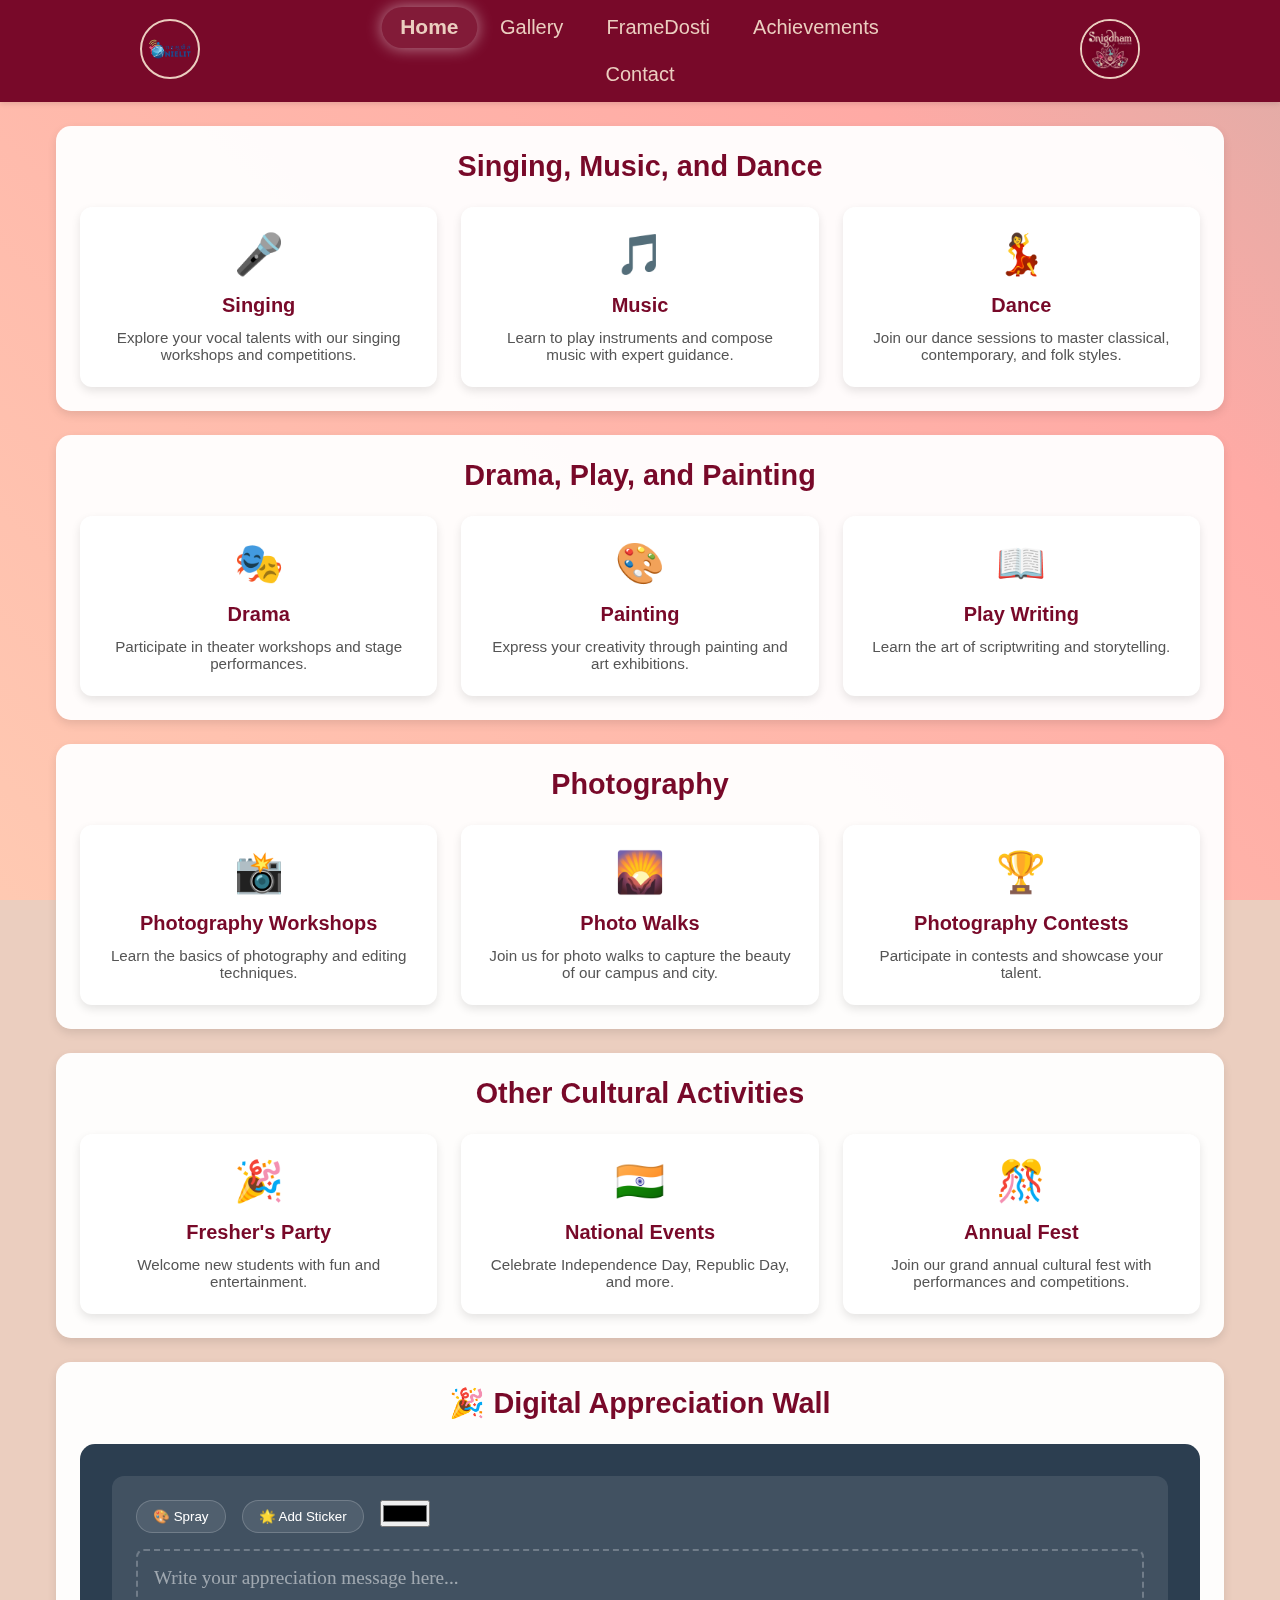
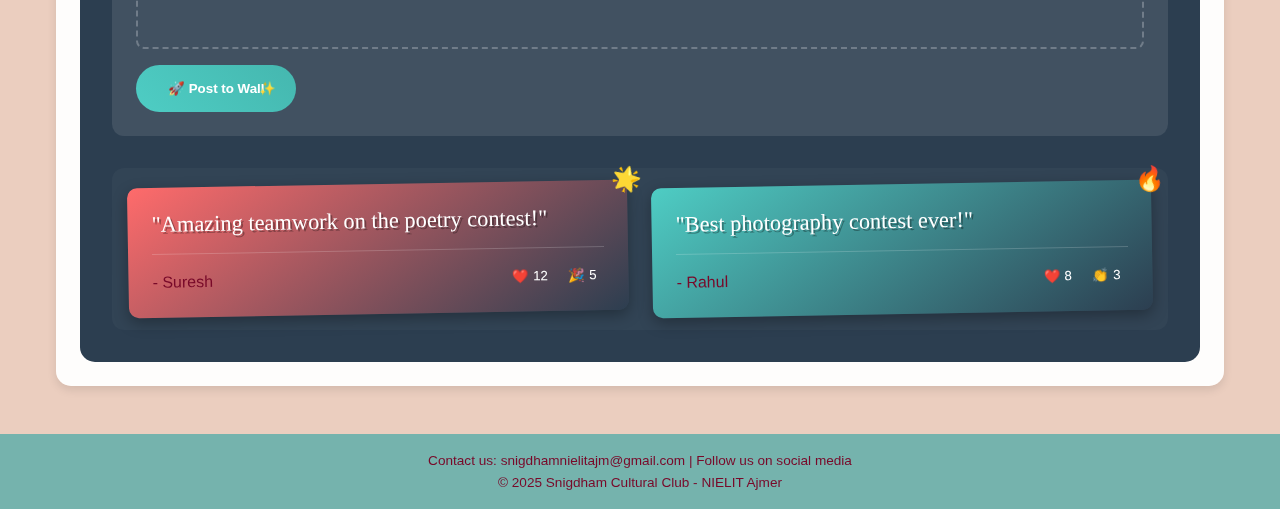
==== index.html @ 80228365 "new" ====
<!DOCTYPE html>
<html lang="en">
<head>
    <meta charset="UTF-8">
    <meta name="viewport" content="width=device-width, initial-scale=1.0">
    <title>Snigdham Cultural Club - NIELIT Ajmer</title>
    <link rel="stylesheet" href="style.css">
</head>
<body>
    <header>
        <!-- College Logo on the Left -->
        <div class="college-logo">
            <img src="Picsart_25-02-25_23-54-40-052.png" alt="NIELIT Ajmer Logo" class="logo-img">
        </div>
    
        <!-- Navigation in the Middle -->
        <nav>
            <a href="index.html" class="active">Home</a>
            <a href="gallery.html">Gallery</a>
            <a href="framedosti.html">FrameDosti</a>
            <a href="achievements.html">Achievements</a>
            <a href="contact.html">Contact</a>
        </nav>
    
        <!-- Club Logo on the Right -->
        <div class="club-logo">
            <img src="snig.jpeg" alt="Snigdham Cultural Club Logo" class="logo-img">
        </div>
    </header>

    <div class="container">
        <!-- Section 1: Singing, Music, and Dance -->
        <section class="section">
            <h2>Singing, Music, and Dance</h2>
            <div class="activity-grid">
                <div class="activity-card">
                    <div class="activity-icon">🎤</div>
                    <h3>Singing</h3>
                    <p>Explore your vocal talents with our singing workshops and competitions.</p>
                </div>
                <div class="activity-card">
                    <div class="activity-icon">🎵</div>
                    <h3>Music</h3>
                    <p>Learn to play instruments and compose music with expert guidance.</p>
                </div>
                <div class="activity-card">
                    <div class="activity-icon">💃</div>
                    <h3>Dance</h3>
                    <p>Join our dance sessions to master classical, contemporary, and folk styles.</p>
                </div>
            </div>
        </section>

        <!-- Section 2: Drama, Play, and Painting -->
        <section class="section">
            <h2>Drama, Play, and Painting</h2>
            <div class="activity-grid">
                <div class="activity-card">
                    <div class="activity-icon">🎭</div>
                    <h3>Drama</h3>
                    <p>Participate in theater workshops and stage performances.</p>
                </div>
                <div class="activity-card">
                    <div class="activity-icon">🎨</div>
                    <h3>Painting</h3>
                    <p>Express your creativity through painting and art exhibitions.</p>
                </div>
                <div class="activity-card">
                    <div class="activity-icon">📖</div>
                    <h3>Play Writing</h3>
                    <p>Learn the art of scriptwriting and storytelling.</p>
                </div>
            </div>
        </section>

        <!-- Section 3: Photography -->
        <section class="section">
            <h2>Photography</h2>
            <div class="activity-grid">
                <div class="activity-card">
                    <div class="activity-icon">📸</div>
                    <h3>Photography Workshops</h3>
                    <p>Learn the basics of photography and editing techniques.</p>
                </div>
                <div class="activity-card">
                    <div class="activity-icon">🌄</div>
                    <h3>Photo Walks</h3>
                    <p>Join us for photo walks to capture the beauty of our campus and city.</p>
                </div>
                <div class="activity-card">
                    <div class="activity-icon">🏆</div>
                    <h3>Photography Contests</h3>
                    <p>Participate in contests and showcase your talent.</p>
                </div>
            </div>
        </section>

        <!-- Section 4: Other Cultural Activities -->
        <section class="section">
            <h2>Other Cultural Activities</h2>
            <div class="activity-grid">
                <div class="activity-card">
                    <div class="activity-icon">🎉</div>
                    <h3>Fresher's Party</h3>
                    <p>Welcome new students with fun and entertainment.</p>
                </div>
                <div class="activity-card">
                    <div class="activity-icon">🇮🇳</div>
                    <h3>National Events</h3>
                    <p>Celebrate Independence Day, Republic Day, and more.</p>
                </div>
                <div class="activity-card">
                    <div class="activity-icon">🎊</div>
                    <h3>Annual Fest</h3>
                    <p>Join our grand annual cultural fest with performances and competitions.</p>
                </div>
            </div>
        </section>

        <!-- Interactive Shout-Out Wall -->
<section class="section">
    <h2 class="section-title">🎉 Digital Appreciation Wall</h2>
    
    <div class="graffiti-container">
        <!-- New Message Canvas -->
        <div class="graffiti-editor">
            <div class="canvas-header">
                <div class="toolbar">
                    <button class="tool-btn" data-tool="spray">🎨 Spray</button>
                    <button class="tool-btn" data-tool="sticker">🌟 Add Sticker</button>
                    <input type="color" class="color-picker">
                </div>
            </div>
            <div class="drawing-canvas" contenteditable="true" 
                 placeholder="Write your appreciation message here..."></div>
            <button class="submit-btn graffiti-btn">
                🚀 Post to Wall
                <span class="sparkle">✨</span>
            </button>
        </div>

        <!-- Live Shout-Out Feed -->
        <div class="graffiti-wall">
            <div class="graffiti-message" style="--color: #ff6b6b">
                <div class="message-content">
                    <span class="spray-effect">"Amazing teamwork on the poetry contest!"</span>
                    <div class="message-footer">
                        <span class="author">- Suresh</span>
                        <div class="reactions">
                            <button class="react-btn">❤️ 12</button>
                            <button class="react-btn">🎉 5</button>
                        </div>
                    </div>
                    <div class="sticker">🌟</div>
                </div>
            </div>

            <div class="graffiti-message" style="--color: #4ecdc4">
                <div class="message-content">
                    <span class="spray-effect">"Best photography contest ever!"</span>
                    <div class="message-footer">
                        <span class="author">- Rahul</span>
                        <div class="reactions">
                            <button class="react-btn">❤️ 8</button>
                            <button class="react-btn">👏 3</button>
                        </div>
                    </div>
                    <div class="sticker">🔥</div>
                </div>
            </div>
        </div>
    </div>

    <!-- Real-Time Update Notification -->
    <div class="update-alert">
        🆕 New appreciation posted! Keep them coming!
    </div>
</section>

<style>
/* Graffiti Wall Styles */
.graffiti-container {
    background: #2c3e50;
    border-radius: 15px;
    padding: 2rem;
    position: relative;
    overflow: hidden;
}

.graffiti-editor {
    background: rgba(255, 255, 255, 0.1);
    border-radius: 12px;
    padding: 1.5rem;
    margin-bottom: 2rem;
    backdrop-filter: blur(5px);
}

.drawing-canvas {
    min-height: 100px;
    border: 2px dashed #ffffff40;
    border-radius: 8px;
    padding: 1rem;
    margin: 1rem 0;
    color: white;
    font-family: 'Comic Neue', cursive;
    font-size: 1.2rem;
    transition: all 0.3s ease;
}

.drawing-canvas:focus {
    border-color: #4ecdc4;
    background: rgba(0, 0, 0, 0.2);
}

.drawing-canvas:empty:before {
    content: attr(placeholder);
    color: #ffffff80;
    display: block;
}

.toolbar {
    display: flex;
    gap: 1rem;
    margin-bottom: 1rem;
}

.tool-btn {
    background: #ffffff15;
    border: 1px solid #ffffff30;
    color: white;
    padding: 0.5rem 1rem;
    border-radius: 25px;
    cursor: pointer;
    transition: all 0.3s ease;
}

.tool-btn:hover {
    background: #4ecdc4;
    transform: translateY(-2px);
}

.graffiti-wall {
    display: grid;
    grid-template-columns: repeat(auto-fit, minmax(300px, 1fr));
    gap: 1.5rem;
    padding: 1rem;
    background: #ffffff08;
    border-radius: 12px;
}

.graffiti-message {
    background: linear-gradient(145deg, var(--color), #2c3e50);
    padding: 1.5rem;
    border-radius: 10px;
    position: relative;
    transform: rotate(-1deg);
    animation: float 3s ease-in-out infinite;
    box-shadow: 0 5px 15px rgba(0, 0, 0, 0.3);
}

@keyframes float {
    0%, 100% { transform: translateY(0) rotate(-1deg); }
    50% { transform: translateY(-5px) rotate(1deg); }
}

.spray-effect {
    font-family: 'Permanent Marker', cursive;
    font-size: 1.4rem;
    color: white;
    text-shadow: 2px 2px 0 #00000050;
}

.message-footer {
    display: flex;
    justify-content: space-between;
    align-items: center;
    margin-top: 1rem;
    padding-top: 1rem;
    border-top: 1px solid #ffffff30;
}

.react-btn {
    background: none;
    border: none;
    color: white;
    padding: 0.25rem 0.5rem;
    cursor: pointer;
    transition: all 0.3s ease;
}

.react-btn:hover {
    transform: scale(1.1);
}

.sticker {
    position: absolute;
    top: -15px;
    right: -15px;
    font-size: 1.5rem;
    transform: rotate(15deg);
}

.update-alert {
    position: fixed;
    bottom: 20px;
    right: 20px;
    background: #4ecdc4;
    color: white;
    padding: 1rem 2rem;
    border-radius: 25px;
    animation: slideIn 0.5s ease-out;
    display: none;
}

@keyframes slideIn {
    from { transform: translateX(100%); }
    to { transform: translateX(0); }
}

.graffiti-btn {
    background: linear-gradient(45deg, #4ecdc4, #45b7af);
    border: none;
    padding: 1rem 2rem;
    color: white;
    border-radius: 30px;
    font-weight: bold;
    cursor: pointer;
    position: relative;
    overflow: hidden;
    transition: all 0.3s ease;
}

.graffiti-btn:hover .sparkle {
    transform: translateY(-40px) rotate(360deg);
    opacity: 0;
}

.sparkle {
    position: absolute;
    right: 20px;
    transition: all 0.5s ease;
}

/* Mobile Optimization */
@media (max-width: 768px) {
    .graffiti-container {
        padding: 1rem;
        border-radius: 12px;
    }

    .graffiti-editor {
        padding: 1rem;
        margin-bottom: 1.5rem;
    }

    .toolbar {
        flex-direction: column;
        gap: 0.75rem;
    }

    .tool-btn {
        width: 100%;
        padding: 0.75rem;
        font-size: 1rem;
    }

    .drawing-canvas {
        min-height: 80px;
        font-size: 1rem;
        padding: 0.75rem;
    }

    .graffiti-wall {
        grid-template-columns: 1fr;
        gap: 1rem;
        padding: 0.5rem;
    }

    .graffiti-message {
        padding: 1rem;
        transform: rotate(0deg);
        animation: float-mobile 3s ease-in-out infinite;
    }

    @keyframes float-mobile {
        0%, 100% { transform: translateY(0); }
        50% { transform: translateY(-3px); }
    }

    .spray-effect {
        font-size: 1.2rem;
    }

    .message-footer {
        flex-direction: column;
        gap: 0.5rem;
        text-align: center;
    }

    .sticker {
        font-size: 1.2rem;
        top: -10px;
        right: -10px;
    }

    .graffiti-btn {
        width: 100%;
        padding: 1rem;
        font-size: 0.9rem;
    }

    .update-alert {
        width: calc(100% - 2rem);
        left: 1rem;
        right: auto;
        bottom: 10px;
        text-align: center;
        padding: 0.75rem;
        font-size: 0.9rem;
    }
}

@media (max-width: 480px) {
    .drawing-canvas::before {
        content: attr(placeholder);
        color: #ffffff80;
        pointer-events: none;
        position: absolute;
    }

    .graffiti-message {
        padding: 0.75rem;
    }

    .spray-effect {
        font-size: 1.1rem;
    }

    .react-btn {
        padding: 0.2rem 0.4rem;
        font-size: 0.9rem;
    }
}
</style>


<script>
document.addEventListener('DOMContentLoaded', () => {
    const postBtn = document.querySelector('.graffiti-btn');
    const canvas = document.querySelector('.drawing-canvas');
    const alert = document.querySelector('.update-alert');

    postBtn.addEventListener('click', () => {
        if (canvas.textContent.trim()) {
            // Create new message element
            const newMessage = document.createElement('div');
            newMessage.className = 'graffiti-message';
            newMessage.style = `--color: hsl(${Math.random() * 360}, 70%, 60%)`;
            newMessage.innerHTML = `
                <div class="message-content">
                    <span class="spray-effect">${canvas.innerHTML}</span>
                    <div class="message-footer">
                        <span class="author">- Anonymous</span>
                        <div class="reactions">
                            <button class="react-btn">❤️ 0</button>
                        </div>
                    </div>
                    <div class="sticker">${getRandomSticker()}</div>
                </div>
            `;
            
            document.querySelector('.graffiti-wall').prepend(newMessage);
            
            // Show alert
            alert.style.display = 'block';
            setTimeout(() => alert.style.display = 'none', 3000);
            
            // Clear canvas
            canvas.innerHTML = '';
        }
    });

    // Add reaction functionality
    document.addEventListener('click', (e) => {
        if (e.target.classList.contains('react-btn')) {
            const countSpan = e.target.querySelector('span') || e.target;
            const currentCount = parseInt(countSpan.textContent) || 0;
            countSpan.textContent = `${currentCount + 1}`;
        }
    });

    function getRandomSticker() {
        const stickers = ['🌟', '🎉', '🔥', '💯', '✨', '🎨', '👏'];
        return stickers[Math.floor(Math.random() * stickers.length)];
    }
});
</script>
    </div>
    
        <div class="animated-bg"></div> <!-- For Option 1 -->
        <!-- OR -->
        
            <!-- Your existing content -->
        </div>
   

    <footer>
        <p>Contact us: snigdhamnielitajm@gmail.com | Follow us on social media</p>
        <p>© 2025 Snigdham Cultural Club - NIELIT Ajmer</p>
    </footer>
---- style.css ----
/* General Styles */
:root {
    --primary-bg: #EBCEBF;
    --primary-text: #780929;
    --secondary-bg: #FAFDEA;
    --secondary-text: #162C41;
    --accent-1: #75B3AD;
    --accent-2: #3E95A6;
}

* {
    margin: 0;
    padding: 0;
    box-sizing: border-box;
    font-family: 'Arial', sans-serif;
    transition: all 0.3s ease;
}

body {
    background-color: var(--primary-bg);
    color: var(--primary-text);
    min-height: 100vh;
    display: flex;
    flex-direction: column;
}

/* FrameDosti Theme (No Color Changes) */
body.framedosti {
    background-color: var(--secondary-bg);
    color: var(--secondary-text);
}

/* Header Styles */
header {
    display: flex;
    justify-content: space-between;
    align-items: center;
    padding: 0.5rem 1rem;
    background-color: var(--primary-text); /* Default header color */
    color: var(--primary-bg);
    min-height: 60px; /* Reduced height */
    box-shadow: 0 2px 5px rgba(0, 0, 0, 0.1);
}

/* FrameDosti Header Color (No Changes) */
body.framedosti header {
    background-color: var(--secondary-text); /* Keep FrameDosti header color */
    color: var(--secondary-bg);
}

.college-logo,
.club-logo {
    flex: 1;
    text-align: center;
}

.logo-img {
    width: 60px; /* Reduced logo size */
    height: 60px;
    border-radius: 50%;
    object-fit: cover;
    border: 2px solid var(--primary-bg);
    transition: transform 0.3s ease;
}

.logo-img:hover {
    transform: scale(1.1);
}

/* Navigation Styles */
nav {
    flex: 2;
    display: flex;
    justify-content: center;
    gap: 0.5rem;
    flex-wrap: wrap;
    padding: 0 0.5rem;
}

nav a {
    position: relative;
    overflow: hidden;
}

nav a::after {
    content: "";
    position: absolute;
    left: 50%;
    bottom: 0;
    width: 0;
    height: 3px;
    background: var(--primary-bg);
    transition: width 0.3s ease, left 0.3s ease;
}

nav a:hover::after {
    width: 100%;
    left: 0;
}

nav a {
    color: var(--primary-bg);
    text-decoration: none;
    padding: 0.5rem 1.1rem;
    border-radius: 25px;
    font-size: 1.25rem;
    white-space: nowrap;
    transition: background-color 0.3s ease;
}

nav a:hover {
    background-color: rgba(255, 255, 255, 0.1);
}

nav a.active {
    background-color: rgba(255, 255, 255, 0.349);
    font-weight: bold;
}

/* FrameDosti Navigation Color (No Changes) */
body.framedosti nav a {
    color: var(--secondary-bg);
}

nav a.active {
    background-color: rgba(255, 255, 255, 0.075); /* Light transparent background */
    color: var(--primary-bg);
    font-weight: bold;
    border-radius: 25px;
    box-shadow: 0 0 15px rgba(255, 255, 255, 0.5); /* Initial glow */
    transform: scale(1.05);
    transition: background-color 0.3s ease, box-shadow 0.3s ease, transform 0.3s ease;
    animation: glowEffect 1.5s infinite alternate ease-in-out;
}


/* Mobile Header Adjustments */
@media (max-width: 768px) {
    header {
        width: 100%;
    max-width: 100vw; /* Ensure full viewport width */
    overflow: hidden;
        flex-direction: row;
        flex-wrap: wrap;
        padding: 0.5rem;
        min-height: 50px; /* Smaller mobile height */
    }

    .college-logo,
    .club-logo {
        flex: 0 1 auto;
    }

    .logo-img {
        width: 40px; /* Smaller mobile logos */
        height: 40px;
    }

    nav {
        order: 3;
        flex: 1 1 100%;
        padding: 0.5rem 0;
        gap: 0.3rem;
    }

    nav a {
        font-size: 1.0rem;
        padding: 0.25rem 0.5rem;
    }
}

/* Footer Styles */
footer {
    background: var(--accent-1);
    color: var(--primary-text);
    text-align: center;
    padding: 0.8rem 1rem; /* Reduced padding */
    margin-top: auto;
    font-size: 0.85rem;
}

body.framedosti footer {
    background: var(--accent-2);
    color: var(--secondary-text);
}

footer p {
    margin: 0.3rem 0;
    line-height: 1.3;
}

@media (max-width: 480px) {
    footer {
        padding: 0.6rem;
        font-size: 0.75rem;
    }
}

/* Main Content Styles */
.container {
    flex: 1;
    max-width: 1200px;
    margin: 1.5rem auto;
    padding: 0 1rem;
    width: 100%; /* Added for full-width foundation */
}

.section {
    background: rgba(255, 255, 255, 0.95);
    padding: 1.5rem;
    margin-bottom: 1.5rem;
    border-radius: 15px;
    box-shadow: 0 4px 10px rgba(0, 0, 0, 0.1);
}

.section h2 {
    font-size: 1.8rem;
    margin-bottom: 1.5rem;
    color: var(--primary-text);
    text-align: center;
}

/* Activity Grid */
.activity-grid {
    display: grid;
    grid-template-columns: repeat(auto-fit, minmax(250px, 1fr));
    gap: 1.5rem;
    margin-top: 1rem;
}

.activity-card {
    background: white;
    padding: 1.5rem;
    border-radius: 12px;
    text-align: center;
    box-shadow: 0 4px 10px rgba(0, 0, 0, 0.1);
    transition: transform 0.3s ease, box-shadow 0.3s ease;
}

.activity-card:hover {
    transform: translateY(-5px);
    box-shadow: 0 6px 15px rgba(0, 0, 0, 0.15);
}

.activity-icon {
    font-size: 2.5rem;
    margin-bottom: 1rem;
    color: var(--accent-2);
}

.activity-card h3 {
    font-size: 1.25rem;
    margin-bottom: 0.75rem;
    color: var(--primary-text);
}

.activity-card p {
    font-size: 0.95rem;
    color: #555;
}

/* Gallery Grid */
.gallery-grid {
    display: grid;
    grid-template-columns: repeat(auto-fit, minmax(250px, 1fr));
    gap: 1.5rem;
    margin-top: 1rem;
}

.gallery-item {
    background: white;
    padding: 1.5rem;
    border-radius: 12px;
    text-align: center;
    box-shadow: 0 4px 10px rgba(0, 0, 0, 0.1);
    transition: transform 0.3s ease, box-shadow 0.3s ease;
}

.gallery-item:hover {
    transform: translateY(-5px);
    box-shadow: 0 6px 15px rgba(0, 0, 0, 0.15);
}

.gallery-item img {
    width: 100%;
    height: 200px;
    object-fit: cover;
    border-radius: 8px;
    margin-bottom: 1rem;
}

/* Buttons */
.btn {
    background: var(--primary-text);
    color: var(--primary-bg);
    padding: 0.8rem 1.5rem;
    border-radius: 30px;
    border: none;
    cursor: pointer;
    text-transform: uppercase;
    letter-spacing: 1px;
    transition: transform 0.3s ease;
}

.btn:hover {
    transform: scale(1.05);
    box-shadow: 0 4px 15px rgba(0, 0, 0, 0.2);
}

/* Gradient Animation for FrameDosti Page */
.animated-bg {
    position: fixed;
    top: 0;
    left: 0;
    width: 100%;
    height: 100%;
    z-index: -1;
    background: linear-gradient(
        45deg,
        #EBCEBF,
        #FFD3B6,
        #FFAAA5,
        #75B3AD,
        #3E95A6
    );
    background-size: 400% 400%;
    animation: gradientFlow 15s ease infinite;
}

@keyframes gradientFlow {
    0% { background-position: 0% 50%; }
    50% { background-position: 100% 50%; }
    100% { background-position: 0% 50%; }
}

/* Responsive Adjustments */
@media (max-width: 768px) {
    .container {
        padding: 0 1rem;
    }

    .section {
        padding: 1rem;
    }

    .activity-grid,
    .gallery-grid {
        gap: 1rem;
    }

    .activity-card,
    .gallery-item {
        padding: 1rem;
    }
}

@media (max-width: 480px) {
    .section h2 {
        font-size: 1.5rem;
    }

    .activity-card h3,
    .gallery-item h3 {
        font-size: 1.1rem;
    }

    .activity-card p,
    .gallery-item p {
        font-size: 0.85rem;
    }
}
/* Contact Section */
.contact-section {
    width: 100%;
    max-width: 1200px; /* Match container width */
    margin: 0 auto; /* Center align */
    padding: 2rem 1rem;
    margin-top: 3rem;
    padding: 2rem;
    background: rgba(255, 255, 255, 0.95);
    border-radius: 15px;
}

.contact-wrapper {
     grid-template-columns: 1fr;
    max-width: 800px; /* Constrain form width */
    margin: 0 auto; /* Center align */
    display: grid;
    grid-template-columns: 1fr 1fr;
    gap: 3rem;
    margin-top: 1.5rem;
}

.contact-info {
    padding-right: 2rem;
}

.social-links {
    display: flex;
    flex-direction: column;
    gap: 1rem;
    margin-top: 2rem;
}

.social-icon {
    color: var(--primary-text);
    text-decoration: none;
    display: flex;
    align-items: center;
    gap: 0.5rem;
    transition: transform 0.3s ease;
}

.social-icon:hover {
    transform: translateX(10px);
}

/* Responsive Design */
@media (max-width: 768px) {
    .contact-wrapper {
        grid-template-columns: 1fr;
    }
    
    .coordinator-profile {
        padding: 1.5rem;
    }
    
    .coordinator-photo {
        width: 150px;
        height: 150px;
    }
}

@media (max-width: 480px) {
    .coordinators-container {
        gap: 1.5rem;
    }
    
    .coordinator-profile {
        padding: 1rem;
    }
}
/* Coordinators Section */
.coordinators-container {
    display: flex;
    flex-direction: column;
    gap: 2rem;
    margin: 2rem 0;
}

.coordinator-profile {
    display: flex;
    flex-direction: column;
    align-items: center;
    text-align: center;
    padding: 2rem;
    background: rgba(255, 255, 255, 0.95);
    border-radius: 15px;
    box-shadow: 0 4px 15px rgba(0,0,0,0.1);
}

.coordinator-photo {
    width: 200px;
    height: 200px;
    border-radius: 50%;
    overflow: hidden;
    margin-bottom: 1.5rem;
    border: 4px solid var(--primary-text);
}

.coordinator-photo img {
    width: 100%;
    height: 100%;
    object-fit: cover;
}

.coordinator-details h3 {
    color: var(--primary-text);
    margin-bottom: 0.5rem;
}

.role {
    color: #666;
    font-weight: 600;
    margin-bottom: 1rem;
}

.bio {
    color: #444;
    line-height: 1.6;
    max-width: 600px;
}

/* Contact Section */
.contact-section {
    margin-top: 3rem;
    padding: 2rem;
    background: rgba(255, 255, 255, 0.95);
    border-radius: 15px;
}

.contact-wrapper {
    display: grid;
    grid-template-columns: 1fr 1fr;
    gap: 3rem;
    margin-top: 1.5rem;
}

.contact-info {
    padding-right: 2rem;
}

.social-links {
    display: flex;
    flex-direction: column;
    gap: 1rem;
    margin-top: 2rem;
}

.social-icon {
    color: var(--primary-text);
    text-decoration: none;
    display: flex;
    align-items: center;
    gap: 0.5rem;
    transition: transform 0.3s ease;
}

.social-icon:hover {
    transform: translateX(10px);
}

/* Responsive Design */
@media (max-width: 768px) {
    .contact-wrapper {
        grid-template-columns: 1fr;
    }
    
    .coordinator-profile {
        padding: 1.5rem;
    }
    
    .coordinator-photo {
        width: 150px;
        height: 150px;
    }
}

@media (max-width: 480px) {
    .coordinators-container {
        gap: 1.5rem;
    }
    
    .coordinator-profile {
        padding: 1rem;
    }
}
/* Achievements Section */
.achievements-section {
    padding: 2rem 0;
}

.achievement-grid {
    display: grid;
    grid-template-columns: repeat(auto-fit, minmax(300px, 1fr));
    gap: 1.5rem;
    margin-top: 1.5rem;
}

.achievement-card {
    background: white;
    padding: 1.5rem;
    border-radius: 12px;
    text-align: center;
    box-shadow: 0 4px 10px rgba(0, 0, 0, 0.1);
    transition: transform 0.3s ease, box-shadow 0.3s ease;
}

.achievement-card:hover {
    transform: translateY(-5px);
    box-shadow: 0 6px 15px rgba(0, 0, 0, 0.15);
}

.achievement-icon {
    width: 80px;
    height: 80px;
    margin: 0 auto 1rem;
    display: flex;
    align-items: center;
    justify-content: center;
    background: var(--primary-bg);
    border-radius: 50%;
    font-size: 2rem;
    color: var(--primary-text);
}

.achievement-card h3 {
    font-size: 1.25rem;
    margin-bottom: 0.75rem;
    color: var(--primary-text);
}

.achievement-card p {
    font-size: 0.95rem;
    color: #555;
    margin-bottom: 1rem;
}

.achievement-badge {
    display: inline-block;
    padding: 0.5rem 1rem;
    border-radius: 20px;
    font-size: 0.9rem;
    font-weight: 500;
    text-transform: uppercase;
}

.badge-gold { background: #FFD700; color: #000; }
.badge-silver { background: #C0C0C0; color: #000; }
.badge-bronze { background: #CD7F32; color: #fff; }

/* Buttons */
.btn {
    background: var(--primary-text);
    color: var(--primary-bg);
    padding: 0.8rem 2rem;
    border-radius: 30px;
    border: none;
    cursor: pointer;
    text-transform: uppercase;
    letter-spacing: 1px;
}
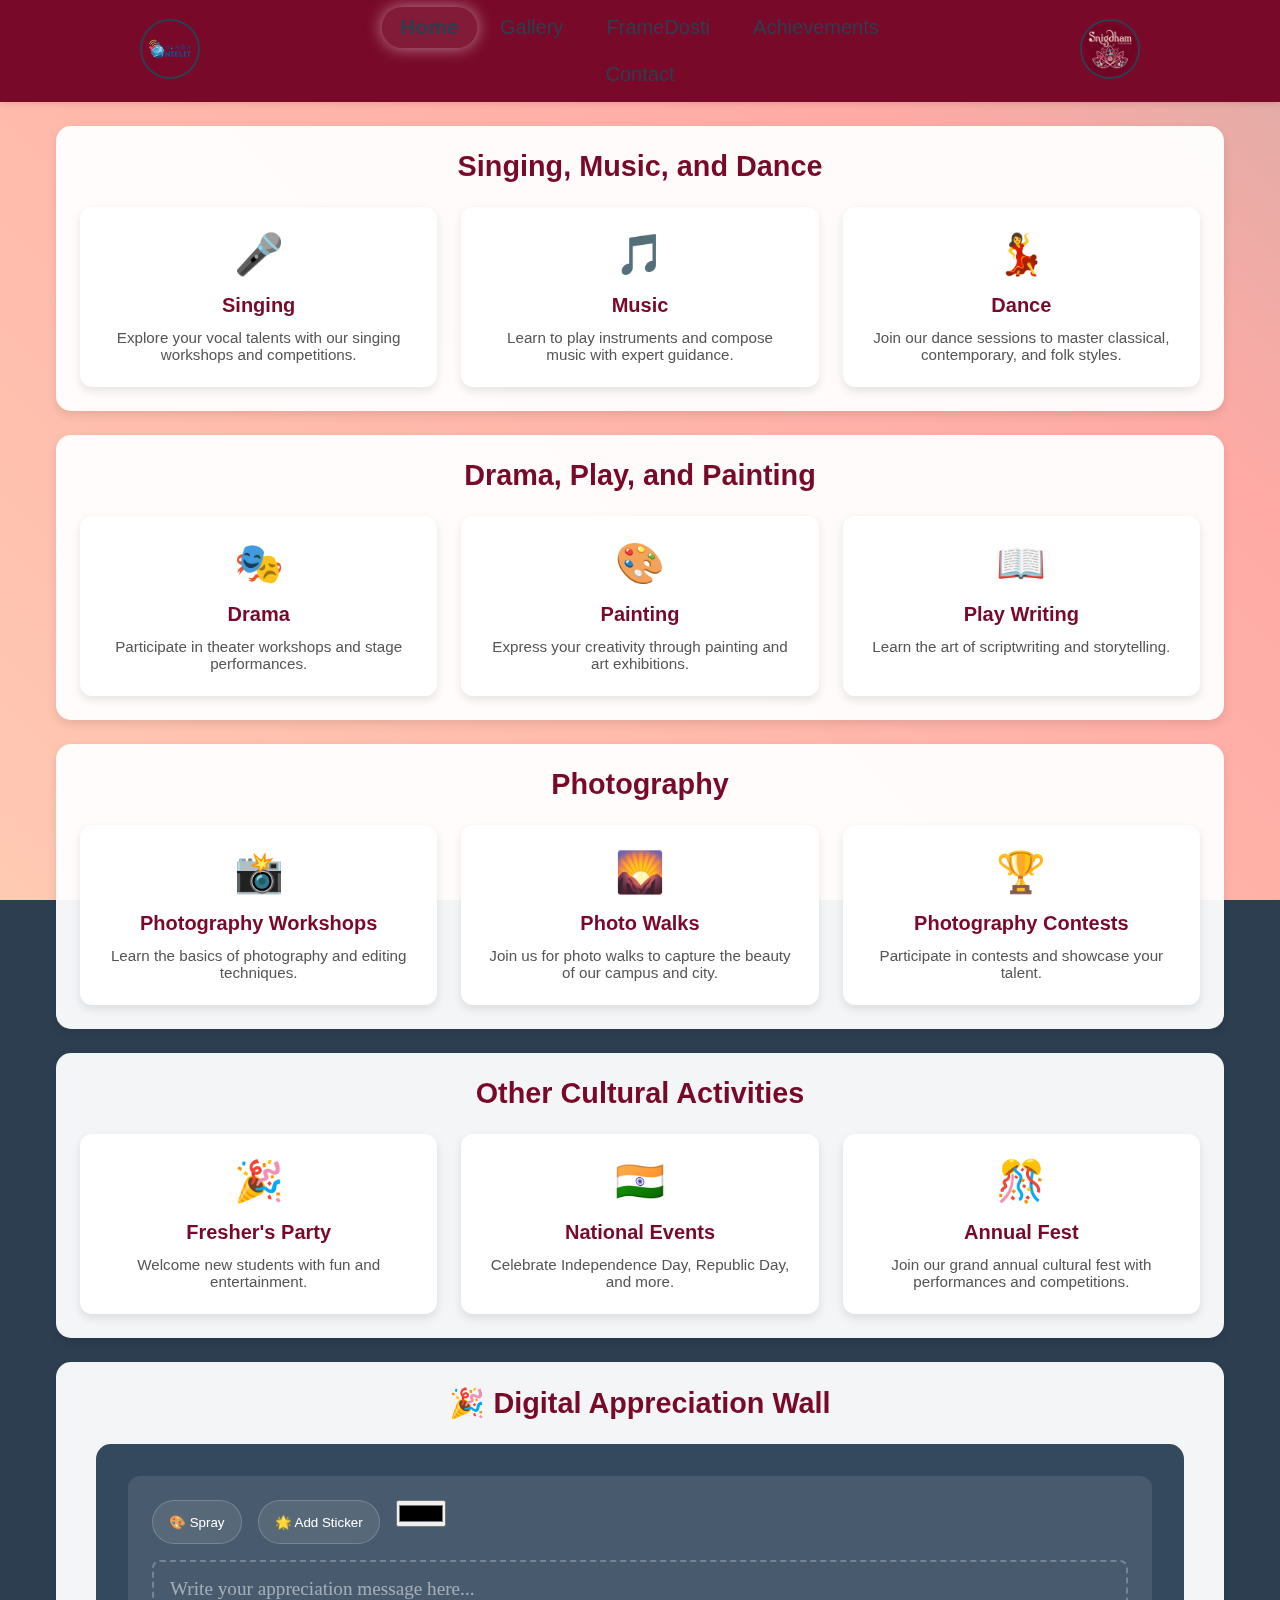
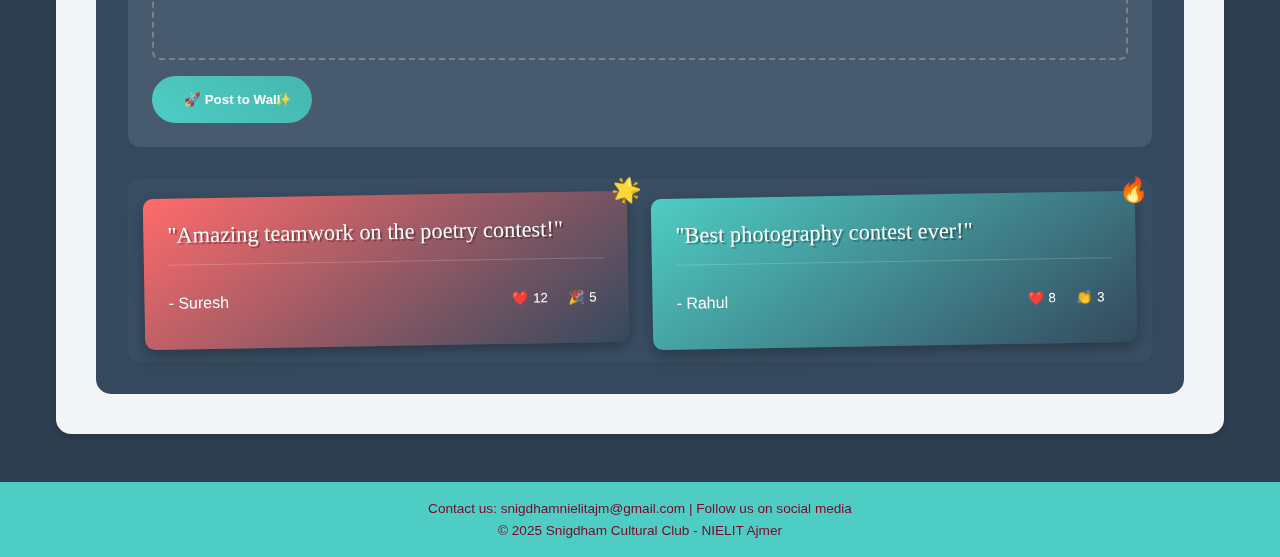
==== commit bd77eea2: "separate script" ====
--- a/index.html
+++ b/index.html
@@ -117,29 +117,31 @@
             </div>
         </section>
 
-        <!-- Interactive Shout-Out Wall -->
-<section class="section">
-    <h2 class="section-title">🎉 Digital Appreciation Wall</h2>
-    
-    <div class="graffiti-container">
-        <!-- New Message Canvas -->
-        <div class="graffiti-editor">
-            <div class="canvas-header">
-                <div class="toolbar">
-                    <button class="tool-btn" data-tool="spray">🎨 Spray</button>
-                    <button class="tool-btn" data-tool="sticker">🌟 Add Sticker</button>
-                    <input type="color" class="color-picker">
-                </div>
-            </div>
-            <div class="drawing-canvas" contenteditable="true" 
-                 placeholder="Write your appreciation message here..."></div>
-            <button class="submit-btn graffiti-btn">
-                🚀 Post to Wall
-                <span class="sparkle">✨</span>
-            </button>
-        </div>
-
-        <!-- Live Shout-Out Feed -->
+        <section class="section">
+        <h2 class="section-title">🎉 Digital Appreciation Wall</h2>
+        
+        <div class="graffiti-container">
+            <!-- New Message Canvas -->
+            <div class="graffiti-editor">
+                <div class="canvas-header">
+                    <div class="toolbar">
+                        <button class="tool-btn" data-tool="spray">🎨 Spray</button>
+                        <button class="tool-btn" data-tool="sticker">🌟 Add Sticker</button>
+                        <input type="color" class="color-picker">
+                    </div>
+                </div>
+                <div class="drawing-canvas" 
+                     contenteditable="true"
+                     inputmode="text"
+                     enterkeyhint="send"
+                     data-placeholder="Write your appreciation message here..."></div>
+                <button class="submit-btn graffiti-btn">
+                    🚀 Post to Wall
+                    <span class="sparkle">✨</span>
+                </button>
+            </div>
+
+           <!-- Live Shout-Out Feed -->
         <div class="graffiti-wall">
             <div class="graffiti-message" style="--color: #ff6b6b">
                 <div class="message-content">
@@ -171,18 +173,39 @@
         </div>
     </div>
 
-    <!-- Real-Time Update Notification -->
-    <div class="update-alert">
-        🆕 New appreciation posted! Keep them coming!
-    </div>
-</section>
+        <!-- Real-Time Update Notification -->
+        <div class="update-alert">
+            🆕 New appreciation posted! Keep them coming!
+        </div>
+    </section>
+
+    <script src="script.js"></script>
+
 
 <style>
+/* General Styles */
+:root {
+    --primary-bg: #2c3e50;
+    --secondary-bg: #34495e;
+    --accent-1: #4ecdc4;
+    --accent-2: #45b7af;
+    --viewport-height: 100vh;
+}
+
+body {
+    margin: 0;
+    font-family: 'Arial', sans-serif;
+    background: var(--primary-bg);
+    color: white;
+    min-height: var(--viewport-height);
+}
+
 /* Graffiti Wall Styles */
 .graffiti-container {
-    background: #2c3e50;
+    background: var(--secondary-bg);
     border-radius: 15px;
     padding: 2rem;
+    margin: 1rem;
     position: relative;
     overflow: hidden;
 }
@@ -205,17 +228,14 @@
     font-family: 'Comic Neue', cursive;
     font-size: 1.2rem;
     transition: all 0.3s ease;
-}
-
-.drawing-canvas:focus {
-    border-color: #4ecdc4;
-    background: rgba(0, 0, 0, 0.2);
-}
-
-.drawing-canvas:empty:before {
-    content: attr(placeholder);
+    position: relative;
+}
+
+.drawing-canvas[data-placeholder-visible]::before {
+    content: attr(data-placeholder);
     color: #ffffff80;
-    display: block;
+    position: absolute;
+    pointer-events: none;
 }
 
 .toolbar {
@@ -232,10 +252,12 @@
     border-radius: 25px;
     cursor: pointer;
     transition: all 0.3s ease;
+    min-width: 44px;
+    min-height: 44px;
 }
 
 .tool-btn:hover {
-    background: #4ecdc4;
+    background: var(--accent-1);
     transform: translateY(-2px);
 }
 
@@ -249,7 +271,7 @@
 }
 
 .graffiti-message {
-    background: linear-gradient(145deg, var(--color), #2c3e50);
+    background: linear-gradient(145deg, var(--color), var(--secondary-bg));
     padding: 1.5rem;
     border-radius: 10px;
     position: relative;
@@ -286,6 +308,8 @@
     padding: 0.25rem 0.5rem;
     cursor: pointer;
     transition: all 0.3s ease;
+    min-width: 44px;
+    min-height: 44px;
 }
 
 .react-btn:hover {
@@ -304,7 +328,7 @@
     position: fixed;
     bottom: 20px;
     right: 20px;
-    background: #4ecdc4;
+    background: var(--accent-1);
     color: white;
     padding: 1rem 2rem;
     border-radius: 25px;
@@ -318,7 +342,7 @@
 }
 
 .graffiti-btn {
-    background: linear-gradient(45deg, #4ecdc4, #45b7af);
+    background: linear-gradient(45deg, var(--accent-1), var(--accent-2));
     border: none;
     padding: 1rem 2rem;
     color: white;
@@ -328,6 +352,8 @@
     position: relative;
     overflow: hidden;
     transition: all 0.3s ease;
+    min-width: 44px;
+    min-height: 44px;
 }
 
 .graffiti-btn:hover .sparkle {
@@ -358,12 +384,6 @@
         gap: 0.75rem;
     }
 
-    .tool-btn {
-        width: 100%;
-        padding: 0.75rem;
-        font-size: 1rem;
-    }
-
     .drawing-canvas {
         min-height: 80px;
         font-size: 1rem;
@@ -385,28 +405,6 @@
     @keyframes float-mobile {
         0%, 100% { transform: translateY(0); }
         50% { transform: translateY(-3px); }
-    }
-
-    .spray-effect {
-        font-size: 1.2rem;
-    }
-
-    .message-footer {
-        flex-direction: column;
-        gap: 0.5rem;
-        text-align: center;
-    }
-
-    .sticker {
-        font-size: 1.2rem;
-        top: -10px;
-        right: -10px;
-    }
-
-    .graffiti-btn {
-        width: 100%;
-        padding: 1rem;
-        font-size: 0.9rem;
     }
 
     .update-alert {
@@ -419,82 +417,10 @@
         font-size: 0.9rem;
     }
 }
-
-@media (max-width: 480px) {
-    .drawing-canvas::before {
-        content: attr(placeholder);
-        color: #ffffff80;
-        pointer-events: none;
-        position: absolute;
-    }
-
-    .graffiti-message {
-        padding: 0.75rem;
-    }
-
-    .spray-effect {
-        font-size: 1.1rem;
-    }
-
-    .react-btn {
-        padding: 0.2rem 0.4rem;
-        font-size: 0.9rem;
-    }
-}
 </style>
 
 
-<script>
-document.addEventListener('DOMContentLoaded', () => {
-    const postBtn = document.querySelector('.graffiti-btn');
-    const canvas = document.querySelector('.drawing-canvas');
-    const alert = document.querySelector('.update-alert');
-
-    postBtn.addEventListener('click', () => {
-        if (canvas.textContent.trim()) {
-            // Create new message element
-            const newMessage = document.createElement('div');
-            newMessage.className = 'graffiti-message';
-            newMessage.style = `--color: hsl(${Math.random() * 360}, 70%, 60%)`;
-            newMessage.innerHTML = `
-                <div class="message-content">
-                    <span class="spray-effect">${canvas.innerHTML}</span>
-                    <div class="message-footer">
-                        <span class="author">- Anonymous</span>
-                        <div class="reactions">
-                            <button class="react-btn">❤️ 0</button>
-                        </div>
-                    </div>
-                    <div class="sticker">${getRandomSticker()}</div>
-                </div>
-            `;
-            
-            document.querySelector('.graffiti-wall').prepend(newMessage);
-            
-            // Show alert
-            alert.style.display = 'block';
-            setTimeout(() => alert.style.display = 'none', 3000);
-            
-            // Clear canvas
-            canvas.innerHTML = '';
-        }
-    });
-
-    // Add reaction functionality
-    document.addEventListener('click', (e) => {
-        if (e.target.classList.contains('react-btn')) {
-            const countSpan = e.target.querySelector('span') || e.target;
-            const currentCount = parseInt(countSpan.textContent) || 0;
-            countSpan.textContent = `${currentCount + 1}`;
-        }
-    });
-
-    function getRandomSticker() {
-        const stickers = ['🌟', '🎉', '🔥', '💯', '✨', '🎨', '👏'];
-        return stickers[Math.floor(Math.random() * stickers.length)];
-    }
-});
-</script>
+
     </div>
     
         <div class="animated-bg"></div> <!-- For Option 1 -->
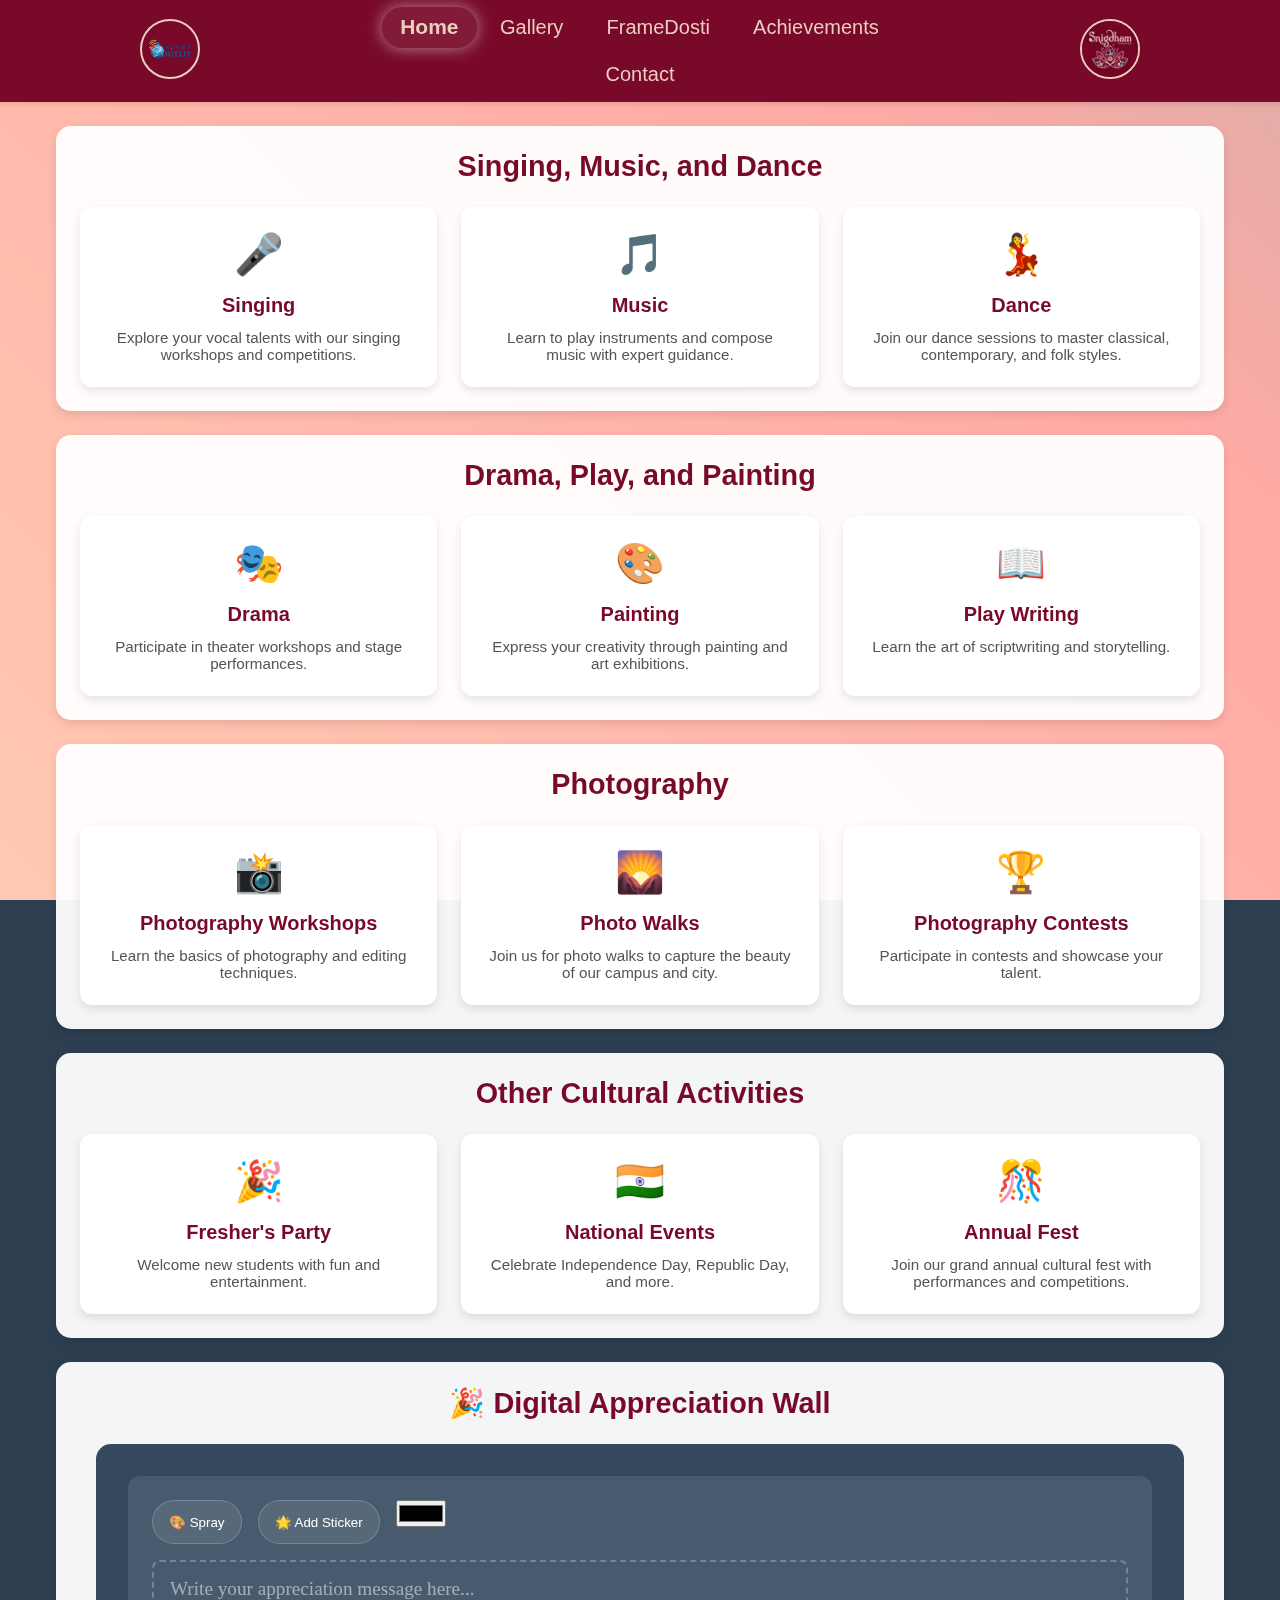
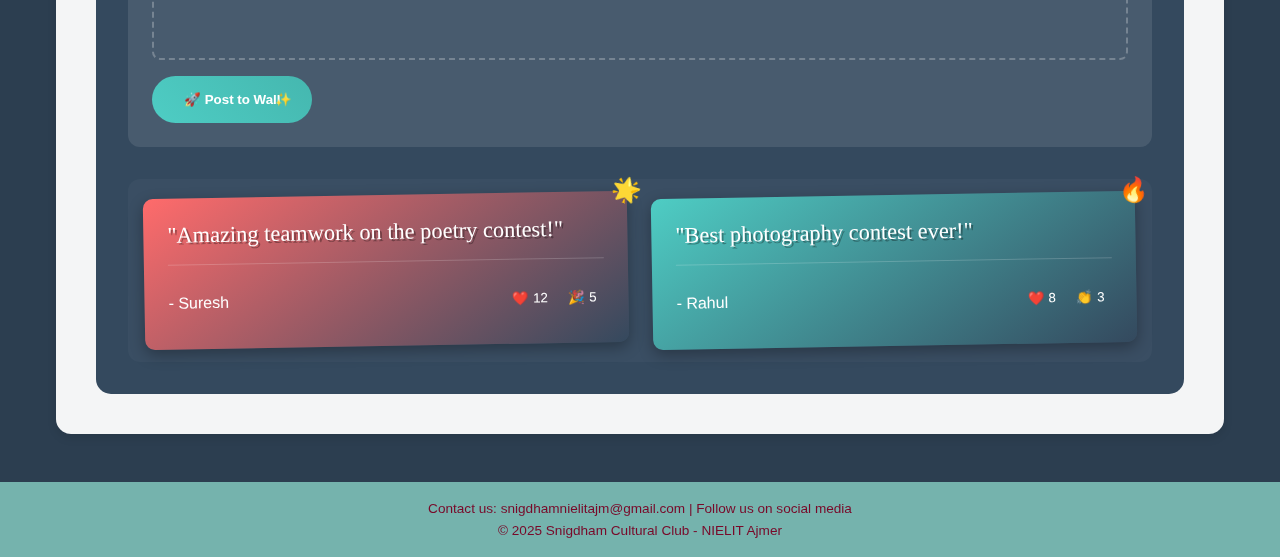
==== commit db965a65: "color change" ====
--- a/index.html
+++ b/index.html
@@ -185,24 +185,24 @@
 <style>
 /* General Styles */
 :root {
-    --primary-bg: #2c3e50;
-    --secondary-bg: #34495e;
-    --accent-1: #4ecdc4;
-    --accent-2: #45b7af;
+    --primary-bg1: #2c3e50;
+    --secondary-bg1: #34495e;
+    --accent-11: #4ecdc4;
+    --accent-22: #45b7af;
     --viewport-height: 100vh;
 }
 
 body {
     margin: 0;
     font-family: 'Arial', sans-serif;
-    background: var(--primary-bg);
+    background: var(--primary-bg1);
     color: white;
     min-height: var(--viewport-height);
 }
 
 /* Graffiti Wall Styles */
 .graffiti-container {
-    background: var(--secondary-bg);
+    background: var(--secondary-bg1);
     border-radius: 15px;
     padding: 2rem;
     margin: 1rem;
@@ -257,7 +257,7 @@
 }
 
 .tool-btn:hover {
-    background: var(--accent-1);
+    background: var(--accent-11);
     transform: translateY(-2px);
 }
 
@@ -271,7 +271,7 @@
 }
 
 .graffiti-message {
-    background: linear-gradient(145deg, var(--color), var(--secondary-bg));
+    background: linear-gradient(145deg, var(--color), var(--secondary-bg1));
     padding: 1.5rem;
     border-radius: 10px;
     position: relative;
@@ -328,7 +328,7 @@
     position: fixed;
     bottom: 20px;
     right: 20px;
-    background: var(--accent-1);
+    background: var(--accent-11);
     color: white;
     padding: 1rem 2rem;
     border-radius: 25px;
@@ -342,7 +342,7 @@
 }
 
 .graffiti-btn {
-    background: linear-gradient(45deg, var(--accent-1), var(--accent-2));
+    background: linear-gradient(45deg, var(--accent-11), var(--accent-22));
     border: none;
     padding: 1rem 2rem;
     color: white;
